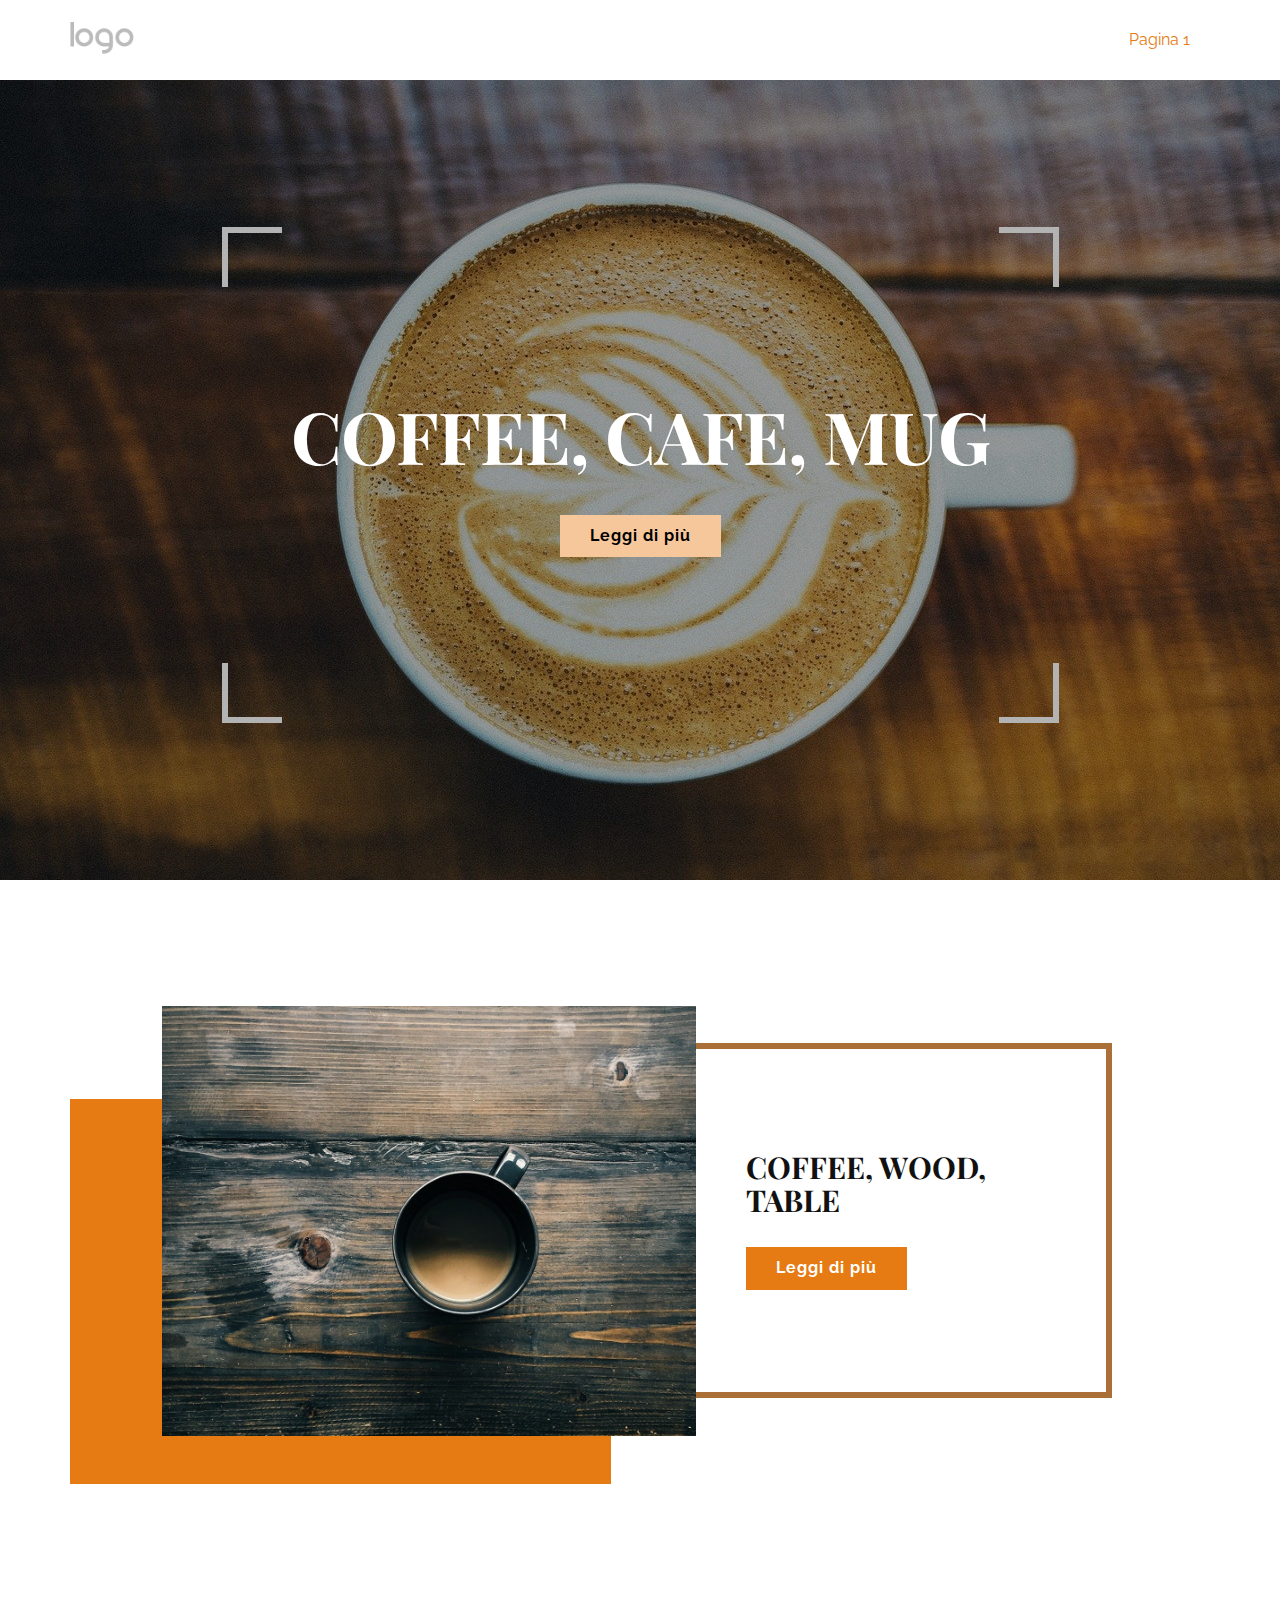
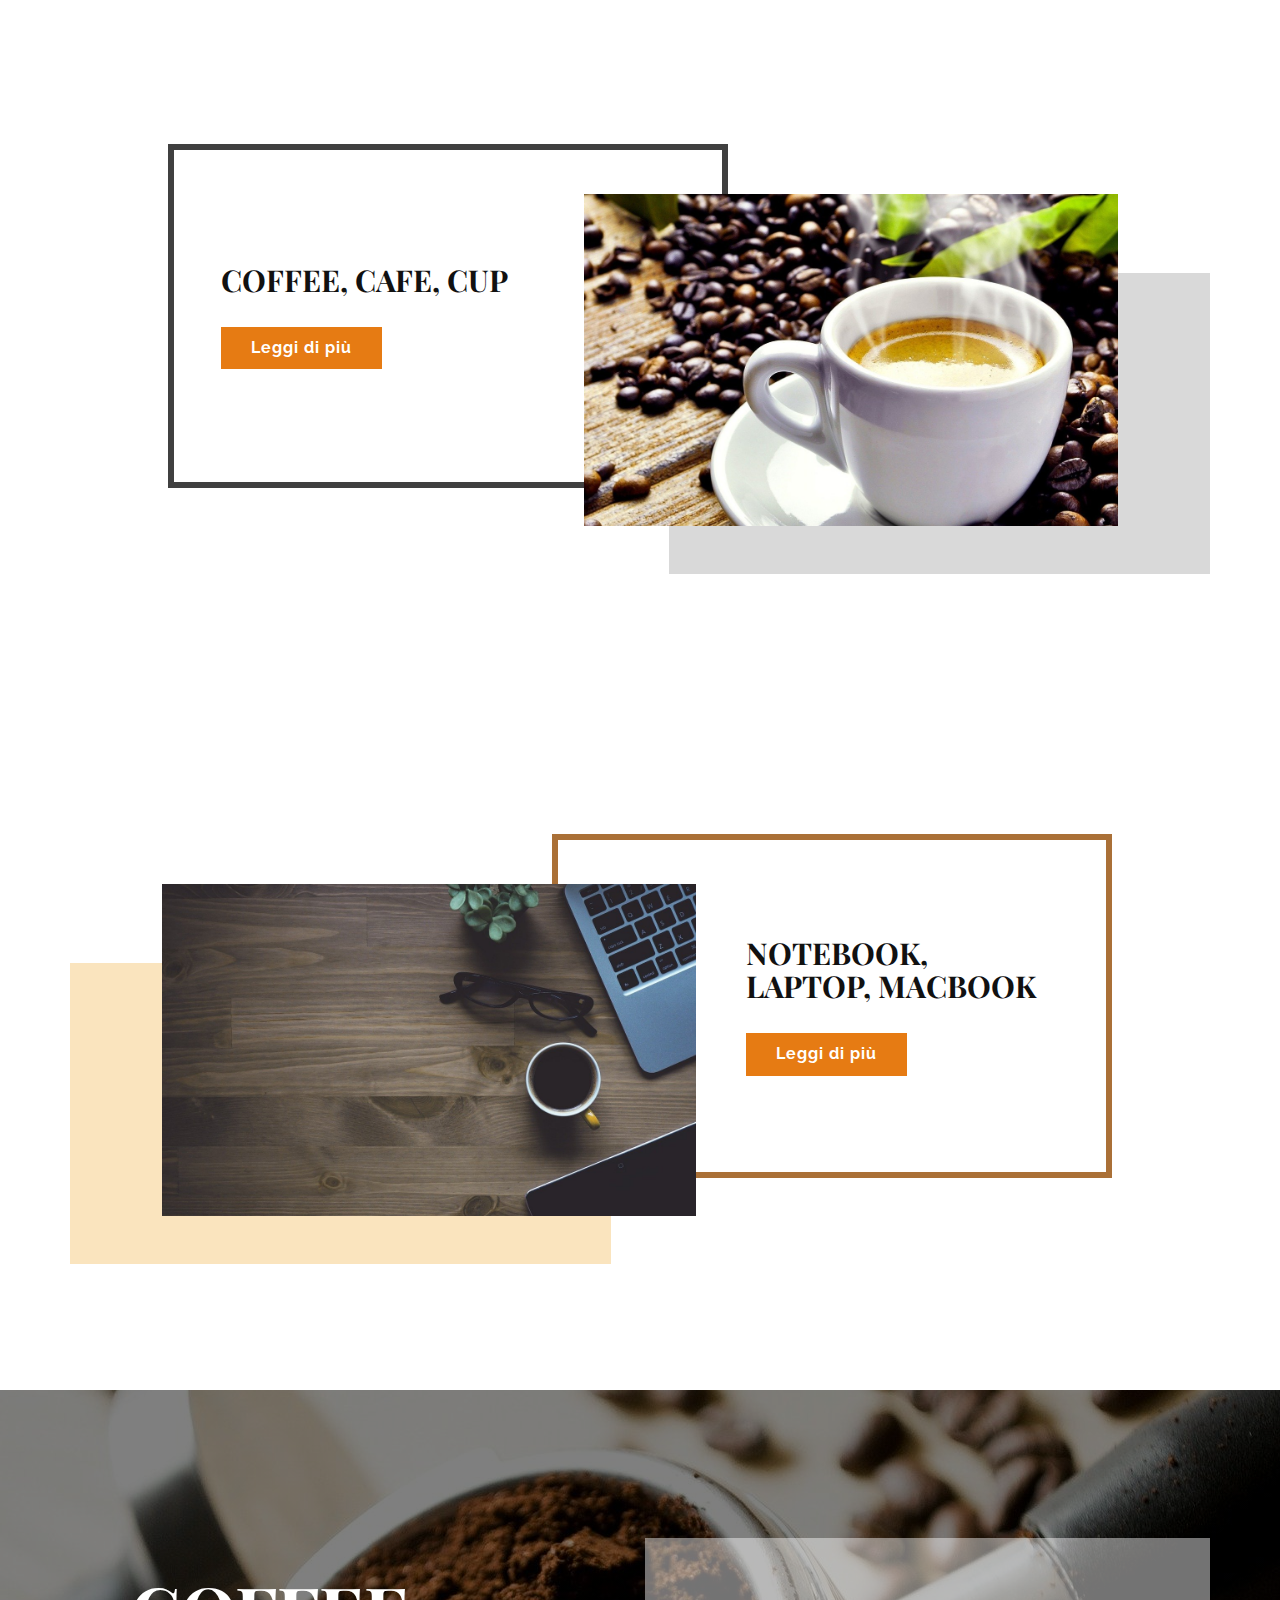
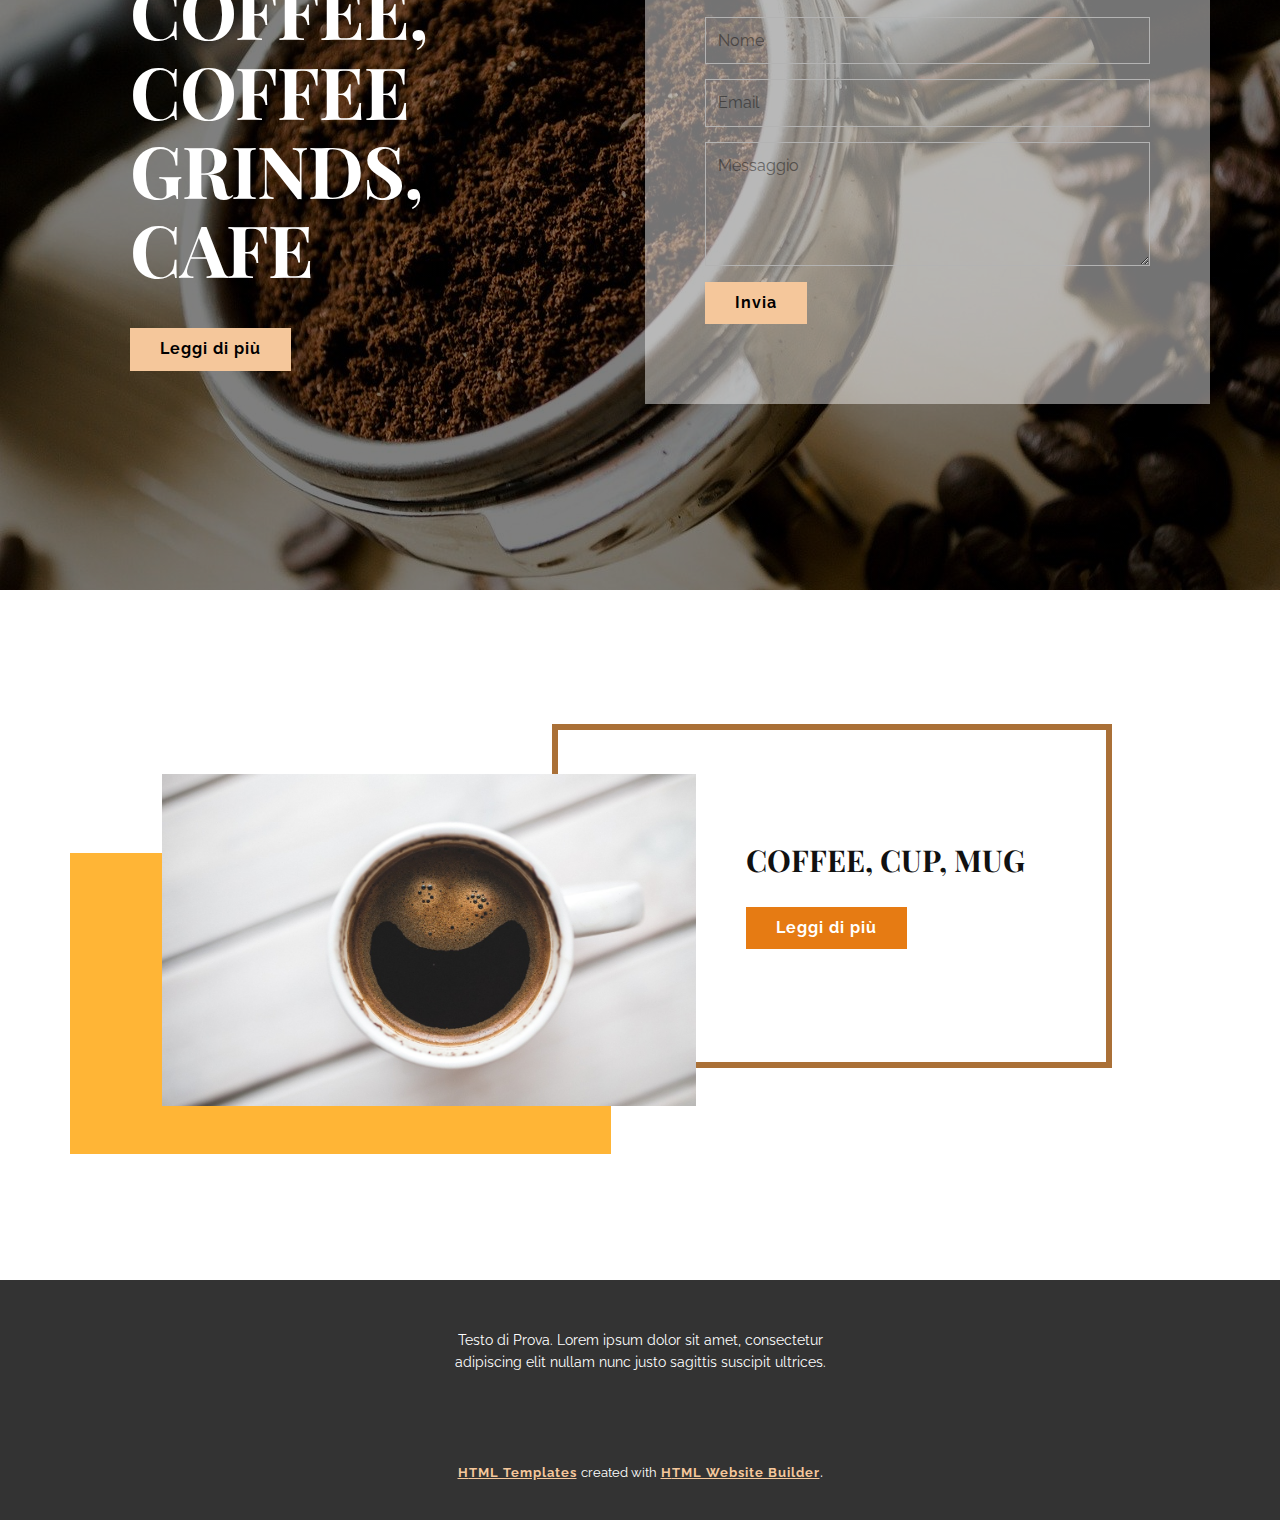
==== index.html @ 74b9f6fb "caffe" ====
<!DOCTYPE html>
<html style="font-size: 16px;">
  <head>
    <meta name="viewport" content="width=device-width, initial-scale=1.0">
    <meta charset="utf-8">
    <meta name="keywords" content="coffee, cafe, mug, coffee, coffee grinds, cafe">
    <meta name="description" content="">
    <meta name="page_type" content="np-template-header-footer-from-plugin">
    <title>Pagina 1</title>
    <link rel="stylesheet" href="nicepage.css" media="screen">
<link rel="stylesheet" href="Pagina-1.css" media="screen">
    <script class="u-script" type="text/javascript" src="jquery.js" defer=""></script>
    <script class="u-script" type="text/javascript" src="nicepage.js" defer=""></script>
    <meta name="generator" content="Nicepage 2.30.1, nicepage.com">
    <link id="u-theme-google-font" rel="stylesheet" href="https://fonts.googleapis.com/css?family=Playfair+Display:400,400i,700,700i,900,900i|Raleway:100,100i,200,200i,300,300i,400,400i,500,500i,600,600i,700,700i,800,800i,900,900i">
    
    
    
    
    
    
    
    <script type="application/ld+json">{
		"@context": "http://schema.org",
		"@type": "Organization",
		"name": "",
		"url": "index.html",
		"logo": "images/default-logo.png"
}</script>
    <meta property="og:title" content="Pagina 1">
    <meta property="og:type" content="website">
    <meta name="theme-color" content="#e67b13">
    <link rel="canonical" href="index.html">
    <meta property="og:url" content="index.html">
  </head>
  <body data-home-page="Pagina-1.html" data-home-page-title="Pagina 1" class="u-body"><header class="u-clearfix u-header u-header" id="sec-0fb2"><div class="u-clearfix u-sheet u-valign-middle u-sheet-1">
        <a href="https://nicepage.com" class="u-image u-logo u-image-1">
          <img src="images/default-logo.png" class="u-logo-image u-logo-image-1">
        </a>
        <nav class="u-menu u-menu-dropdown u-offcanvas u-menu-1">
          <div class="menu-collapse" style="font-size: 1rem; letter-spacing: 0px;">
            <a class="u-button-style u-custom-left-right-menu-spacing u-custom-padding-bottom u-custom-top-bottom-menu-spacing u-nav-link u-text-active-palette-1-base u-text-hover-palette-2-base" href="#">
              <svg><use xmlns:xlink="http://www.w3.org/1999/xlink" xlink:href="#menu-hamburger"></use></svg>
              <svg version="1.1" xmlns="http://www.w3.org/2000/svg" xmlns:xlink="http://www.w3.org/1999/xlink"><defs><symbol id="menu-hamburger" viewBox="0 0 16 16" style="width: 16px; height: 16px;"><rect y="1" width="16" height="2"></rect><rect y="7" width="16" height="2"></rect><rect y="13" width="16" height="2"></rect>
</symbol>
</defs></svg>
            </a>
          </div>
          <div class="u-nav-container">
            <ul class="u-nav u-unstyled u-nav-1"><li class="u-nav-item"><a class="u-button-style u-nav-link u-text-active-palette-1-base u-text-hover-palette-2-base" href="Pagina-1.html" style="padding: 10px 20px;">Pagina 1</a>
</li></ul>
          </div>
          <div class="u-nav-container-collapse">
            <div class="u-black u-container-style u-inner-container-layout u-opacity u-opacity-95 u-sidenav">
              <div class="u-sidenav-overflow">
                <div class="u-menu-close"></div>
                <ul class="u-align-center u-nav u-popupmenu-items u-unstyled u-nav-2"><li class="u-nav-item"><a class="u-button-style u-nav-link" href="Pagina-1.html">Pagina 1</a>
</li></ul>
              </div>
            </div>
            <div class="u-black u-menu-overlay u-opacity u-opacity-70"></div>
          </div>
        </nav>
      </div></header>
    <section class="u-clearfix u-image u-shading u-section-1" src="" data-image-width="1280" data-image-height="810" id="sec-2301">
      <div class="u-clearfix u-sheet u-sheet-1">
        <div class="u-clearfix u-gutter-10 u-layout-wrap u-layout-wrap-1">
          <div class="u-gutter-0 u-layout">
            <div class="u-layout-col">
              <div class="u-container-style u-layout-cell u-left-cell u-right-cell u-size-20 u-layout-cell-1">
                <div class="u-container-layout u-container-layout-1">
                  <div class="u-border-6 u-border-grey-30 u-shape u-shape-bottom u-shape-right u-shape-1"></div>
                  <div class="u-border-6 u-border-grey-30 u-shape u-shape-bottom u-shape-left u-shape-2"></div>
                </div>
              </div>
              <div class="u-align-center u-container-style u-layout-cell u-left-cell u-right-cell u-size-20 u-layout-cell-2">
                <div class="u-container-layout u-valign-middle u-container-layout-2">
                  <h1 class="u-heading-font u-text u-title u-text-1">coffee, cafe, mug</h1>
                  <a href="https://pixabay.com/photos/coffee-cafe-mug-decorative-drink-983955/" class="u-btn u-button-style u-btn-1">Leggi di più</a>
                </div>
              </div>
              <div class="u-container-style u-layout-cell u-left-cell u-right-cell u-size-20 u-layout-cell-3">
                <div class="u-container-layout u-valign-bottom u-container-layout-3">
                  <div class="u-border-6 u-border-grey-30 u-shape u-shape-right u-shape-top u-shape-3"></div>
                  <div class="u-border-6 u-border-grey-30 u-shape u-shape-left u-shape-top u-shape-4"></div>
                </div>
              </div>
            </div>
          </div>
        </div>
      </div>
    </section>
    <section class="u-clearfix u-section-2" id="sec-dbee">
      <div class="u-clearfix u-sheet u-sheet-1">
        <div class="u-align-left u-border-6 u-border-color-1-dark-1 u-shape u-shape-1"></div>
        <div class="u-align-left u-color-1-base u-left-0 u-shape u-shape-2"></div>
        <img src="images/57e0d6434355ad14f6da8c7dda793678153bdee757596c48732f7edd9e48c65dbe_1280.jpg" class="u-align-left u-image u-image-1" data-image-width="1280" data-image-height="960">
        <div class="u-align-left u-container-style u-group u-group-1">
          <div class="u-container-layout u-valign-middle u-container-layout-1">
            <h3 class="u-text u-text-1">coffee, wood, table</h3>
            <a href="https://pixabay.com/photos/coffee-wood-table-wooden-espresso-1030971/" class="u-btn u-button-style u-btn-1">Leggi di più</a>
          </div>
        </div>
      </div>
    </section>
    <section class="u-clearfix u-section-3" id="sec-ec6a">
      <div class="u-clearfix u-sheet u-sheet-1">
        <div class="u-align-left u-border-6 u-border-grey-75 u-shape u-shape-1"></div>
        <div class="u-align-left u-grey-15 u-left-0 u-shape u-shape-2"></div>
        <img src="images/57e1d14a435aaf14f6da8c7dda793678153bdee757596c48732f7edd9e48c65ebf_1280.jpg" class="u-align-left u-image u-image-1" data-image-width="1280" data-image-height="1138">
        <div class="u-align-left u-container-style u-group u-group-1">
          <div class="u-container-layout u-valign-middle u-container-layout-1">
            <h3 class="u-text u-text-1">coffee, cafe, cup</h3>
            <a href="https://pixabay.com/photos/coffee-cafe-cup-saucer-hot-drink-1149983/" class="u-btn u-button-style u-btn-1">Leggi di più</a>
          </div>
        </div>
      </div>
    </section>
    <section class="u-clearfix u-section-4" id="sec-b021">
      <div class="u-clearfix u-sheet u-sheet-1">
        <div class="u-align-left u-border-6 u-border-color-1-dark-1 u-shape u-shape-1"></div>
        <div class="u-align-left u-color-5-base u-left-0 u-shape u-shape-2"></div>
        <img src="images/57e2dd434f51a414f6da8c7dda793678153bdee757596c48732f7edd9e48c65dbe_1280.jpg" class="u-align-left u-image u-image-1" data-image-width="1280" data-image-height="851">
        <div class="u-align-left u-container-style u-group u-group-1">
          <div class="u-container-layout u-valign-middle u-container-layout-1">
            <h3 class="u-text u-text-1">notebook, laptop, macbook</h3>
            <a href="https://pixabay.com/photos/notebook-laptop-macbook-conceptual-1280538/" class="u-btn u-button-style u-btn-1">Leggi di più</a>
          </div>
        </div>
      </div>
    </section>
    <section class="u-clearfix u-image u-shading u-section-5" src="" data-image-width="1280" data-image-height="851" id="sec-7f10">
      <div class="u-clearfix u-sheet u-sheet-1">
        <div class="u-clearfix u-expanded-width u-gutter-10 u-layout-wrap u-layout-wrap-1">
          <div class="u-layout">
            <div class="u-layout-row">
              <div class="u-align-left u-container-style u-layout-cell u-left-cell u-size-30 u-layout-cell-1">
                <div class="u-container-layout u-valign-middle u-container-layout-1">
                  <h1 class="u-heading-font u-text u-title u-text-1">coffee, coffee grinds, cafe</h1>
                  <a href="https://pixabay.com/photos/coffee-coffee-grinds-cafe-206142/" class="u-btn u-button-style u-btn-1">Leggi di più</a>
                </div>
              </div>
              <div class="u-container-style u-layout-cell u-opacity u-opacity-45 u-right-cell u-size-30 u-white u-layout-cell-2">
                <div class="u-container-layout u-valign-middle u-container-layout-2">
                  <div class="u-expanded-width u-form u-form-1">
                    <form action="#" method="POST" class="u-block-b990-12 u-clearfix u-form-spacing-15 u-form-vertical u-inner-form" source="custom" style="">
                      <div class="u-form-group u-form-name u-form-group-1">
                        <label for="name-de66" class="u-form-control-hidden u-label">Nome</label>
                        <input type="text" placeholder="Nome" id="name-de66" name="name" class="u-border-1 u-border-grey-30 u-input u-input-rectangle" required="">
                      </div>
                      <div class="u-form-email u-form-group u-form-group-2">
                        <label for="email-de66" class="u-form-control-hidden u-label">Email</label>
                        <input type="email" placeholder="Email" id="email-de66" name="email" class="u-border-1 u-border-grey-30 u-input u-input-rectangle" required="">
                      </div>
                      <div class="u-form-group u-form-message u-form-group-3">
                        <label for="message-de66" class="u-form-control-hidden u-label">Messaggio</label>
                        <textarea placeholder="Messaggio" rows="4" cols="50" id="message-de66" name="message" class="u-border-1 u-border-grey-30 u-input u-input-rectangle" required=""></textarea>
                      </div>
                      <div class="u-form-group u-form-submit u-form-group-4">
                        <a href="#" class="u-btn u-btn-submit u-button-style">Invia</a>
                        <input type="submit" value="submit" class="u-form-control-hidden">
                      </div>
                      <div class="u-form-send-message u-form-send-success">Grazie! Il tuo messaggio è stato inviato con successo!</div>
                      <div class="u-form-send-error u-form-send-message">Impossibile inviare il messaggio. Si prega di correggere gli errori e riprovare a inviare.</div>
                      <input type="hidden" value="" name="recaptchaResponse">
                    </form>
                  </div>
                </div>
              </div>
            </div>
          </div>
        </div>
      </div>
    </section>
    <section class="u-clearfix u-section-6" id="sec-6af2">
      <div class="u-clearfix u-sheet u-sheet-1">
        <div class="u-align-left u-border-6 u-border-color-1-dark-1 u-shape u-shape-1"></div>
        <div class="u-align-left u-color-4-base u-left-0 u-shape u-shape-2"></div>
        <img src="images/51e9d4434e57b108f5d084609629317e113fdce15b4c704f752a72dd924ec05e_1280.jpg" class="u-align-left u-image u-image-1" data-image-width="1280" data-image-height="853">
        <div class="u-align-left u-container-style u-group u-group-1">
          <div class="u-container-layout u-valign-middle u-container-layout-1">
            <h3 class="u-text u-text-1">coffee, cup, mug</h3>
            <a href="https://pixabay.com/photos/coffee-cup-mug-breakfast-hot-791045/" class="u-btn u-button-style u-btn-1">Leggi di più</a>
          </div>
        </div>
      </div>
    </section>
    
    
    <footer class="u-align-center u-clearfix u-footer u-grey-80 u-footer" id="sec-9440"><div class="u-clearfix u-sheet u-sheet-1">
        <p class="u-small-text u-text u-text-variant u-text-1">Testo  di Prova. Lorem ipsum dolor sit amet, consectetur adipiscing elit nullam nunc justo sagittis suscipit ultrices.</p>
      </div></footer>
    <section class="u-backlink u-clearfix u-grey-80">
      <a class="u-link" href="https://nicepage.com/html-templates" target="_blank">
        <span>HTML Templates</span>
      </a>
      <p class="u-text">
        <span>created with</span>
      </p>
      <a class="u-link" href="https://nicepage.com/html-website-builder" target="_blank">
        <span>HTML Website Builder</span>
      </a>. 
    </section>
  </body>
</html>
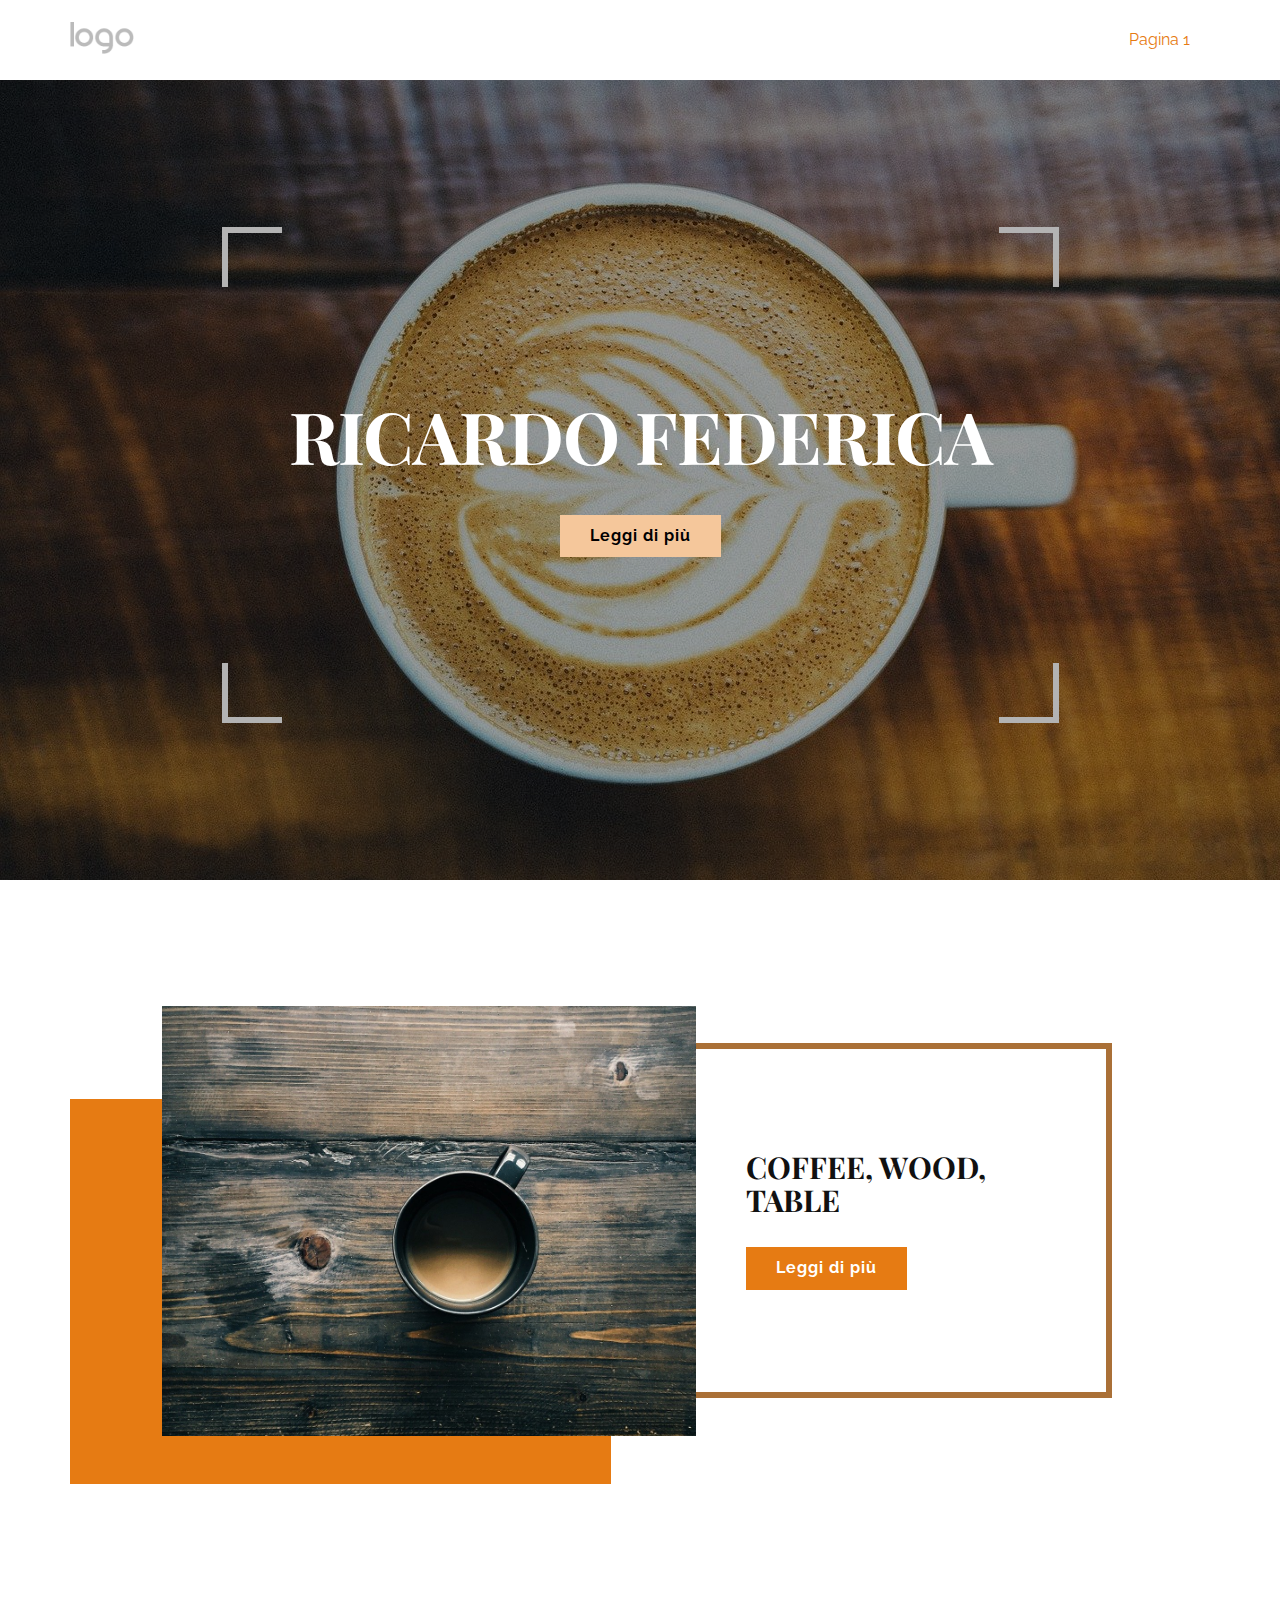
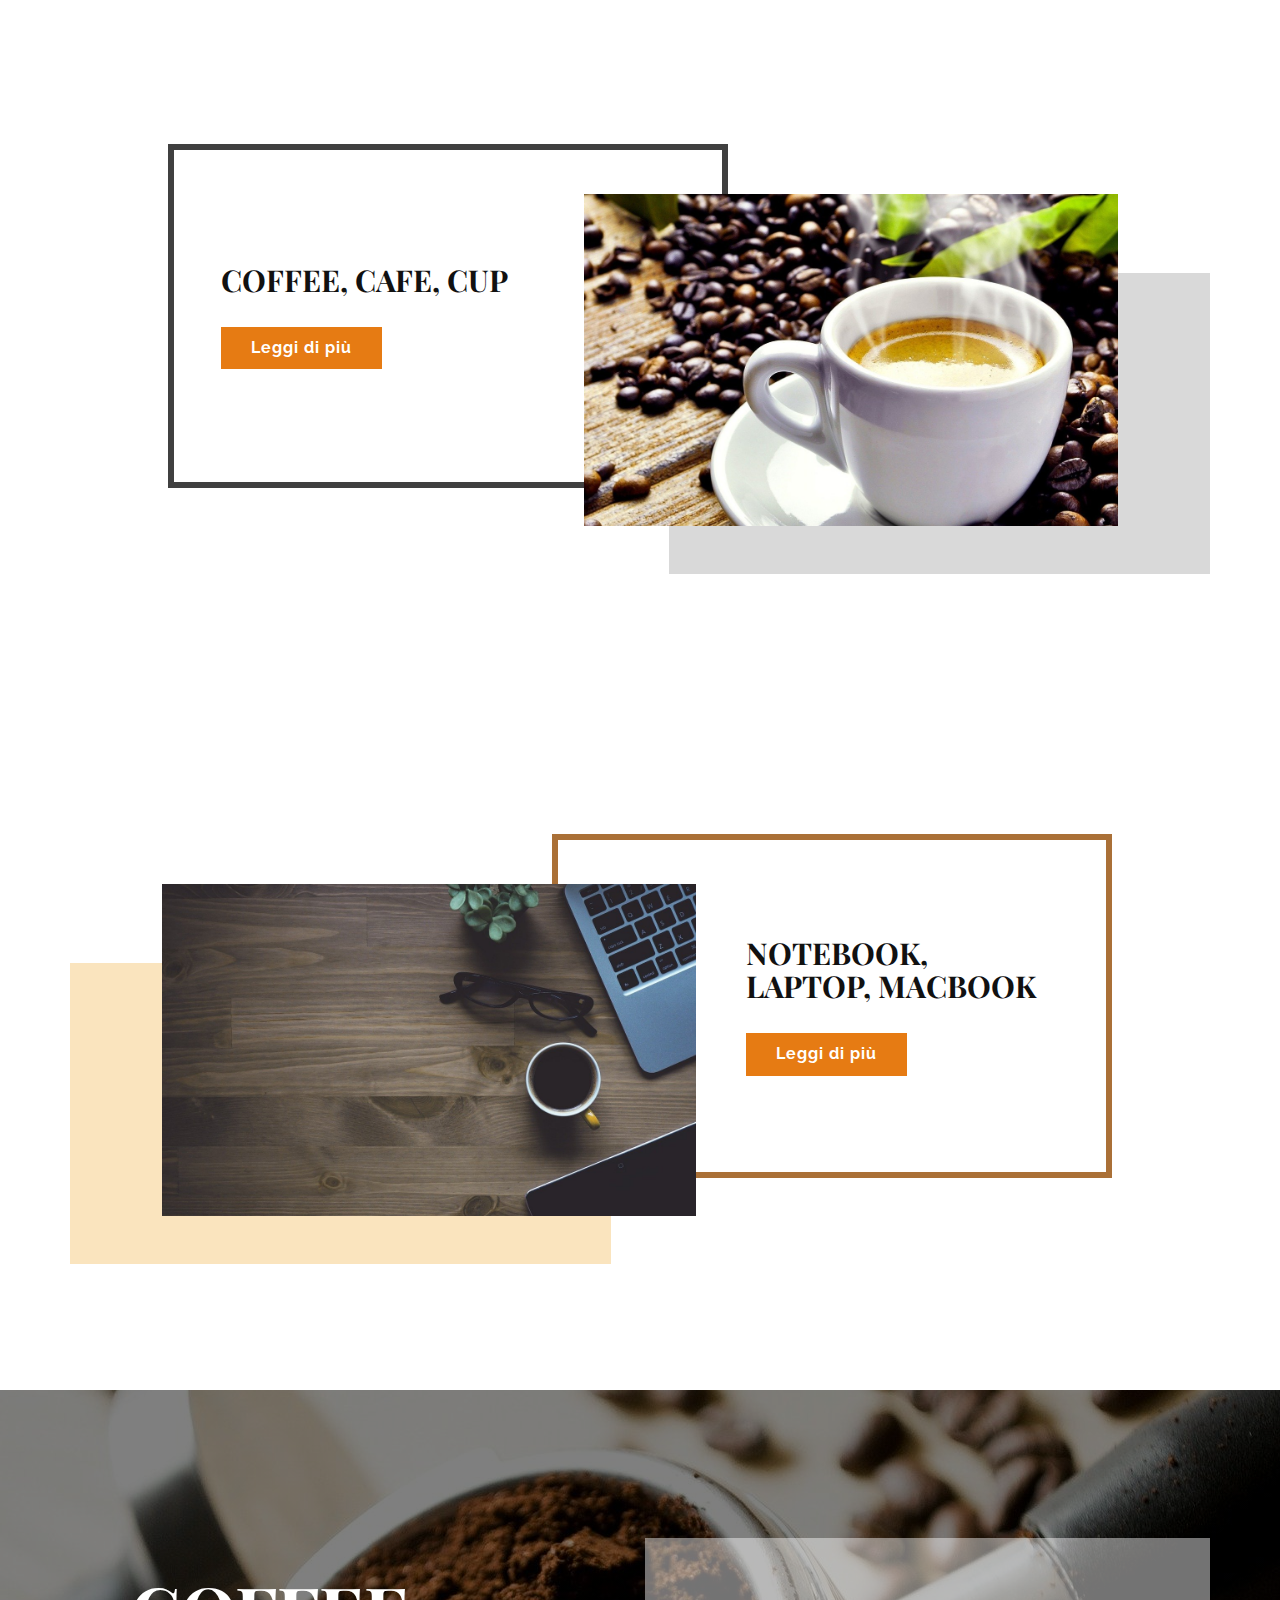
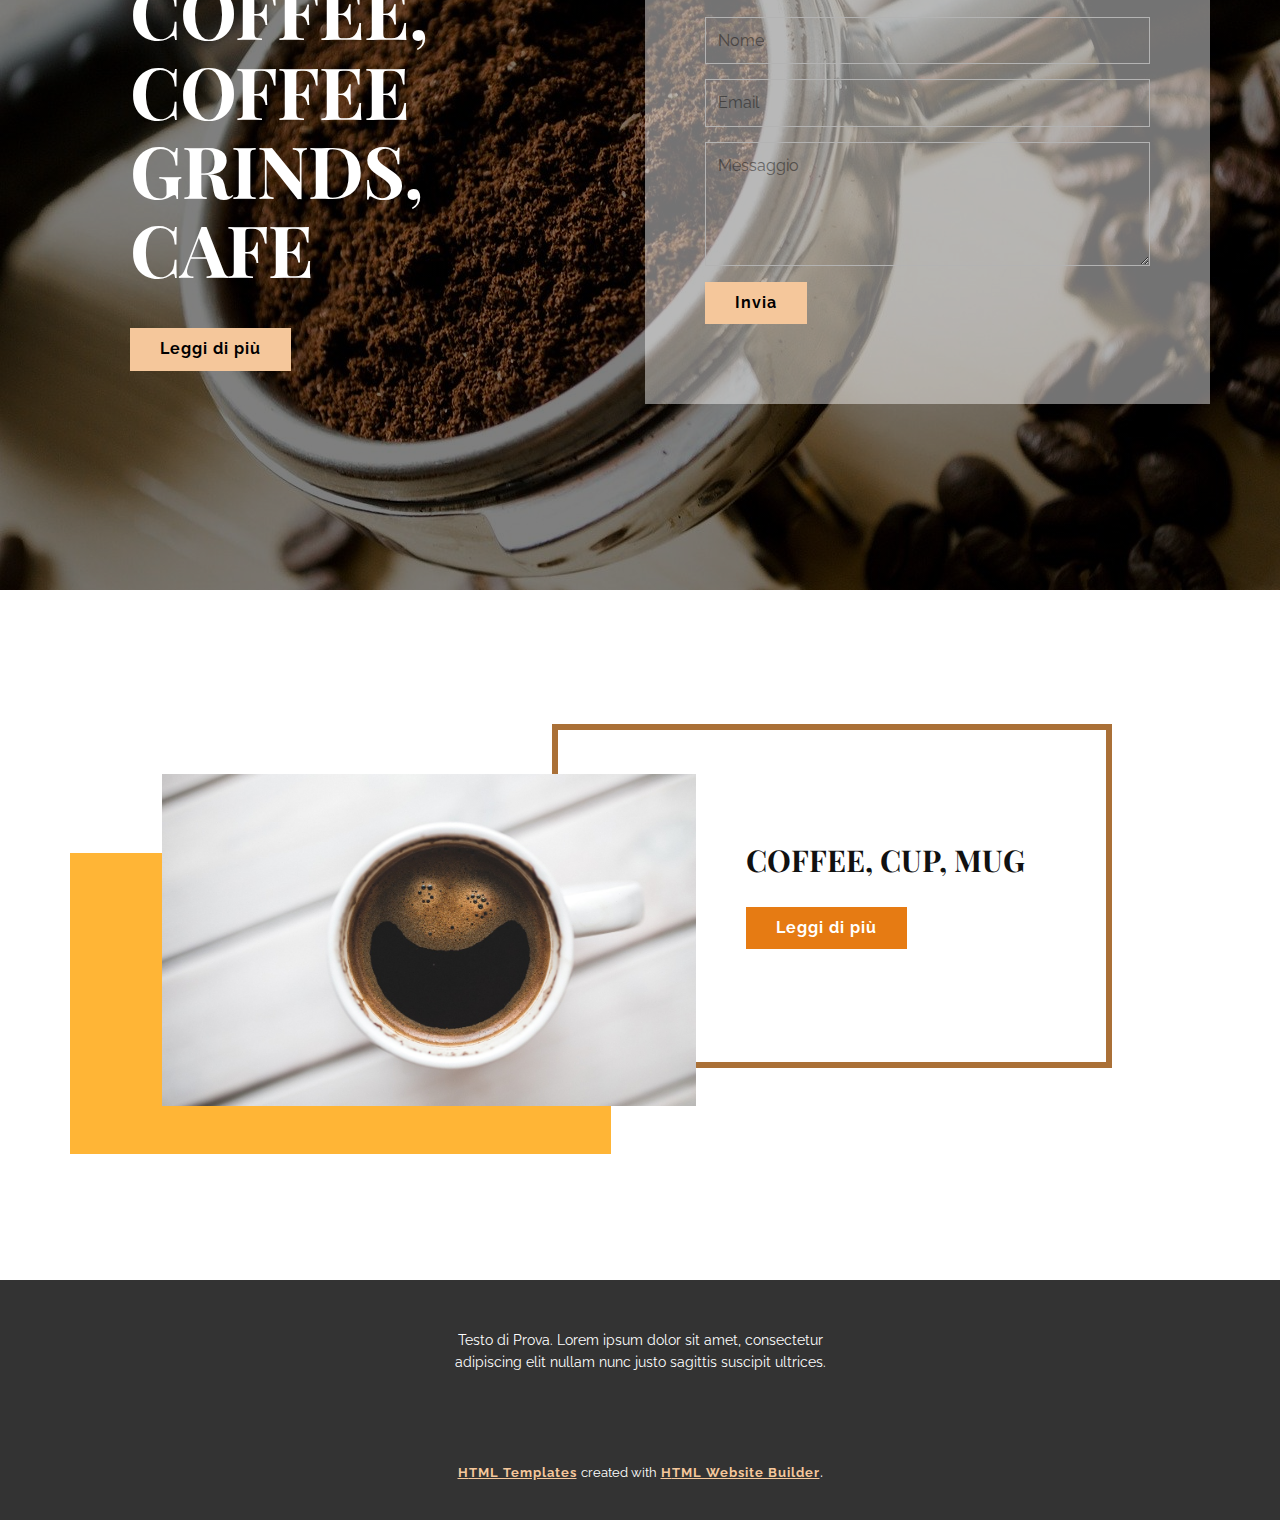
==== commit 3124e4c8: "Update index.html" ====
--- a/index.html
+++ b/index.html
@@ -75,7 +75,7 @@
               </div>
               <div class="u-align-center u-container-style u-layout-cell u-left-cell u-right-cell u-size-20 u-layout-cell-2">
                 <div class="u-container-layout u-valign-middle u-container-layout-2">
-                  <h1 class="u-heading-font u-text u-title u-text-1">coffee, cafe, mug</h1>
+                  <h1 class="u-heading-font u-text u-title u-text-1">Ricardo Federica</h1>
                   <a href="https://pixabay.com/photos/coffee-cafe-mug-decorative-drink-983955/" class="u-btn u-button-style u-btn-1">Leggi di più</a>
                 </div>
               </div>
